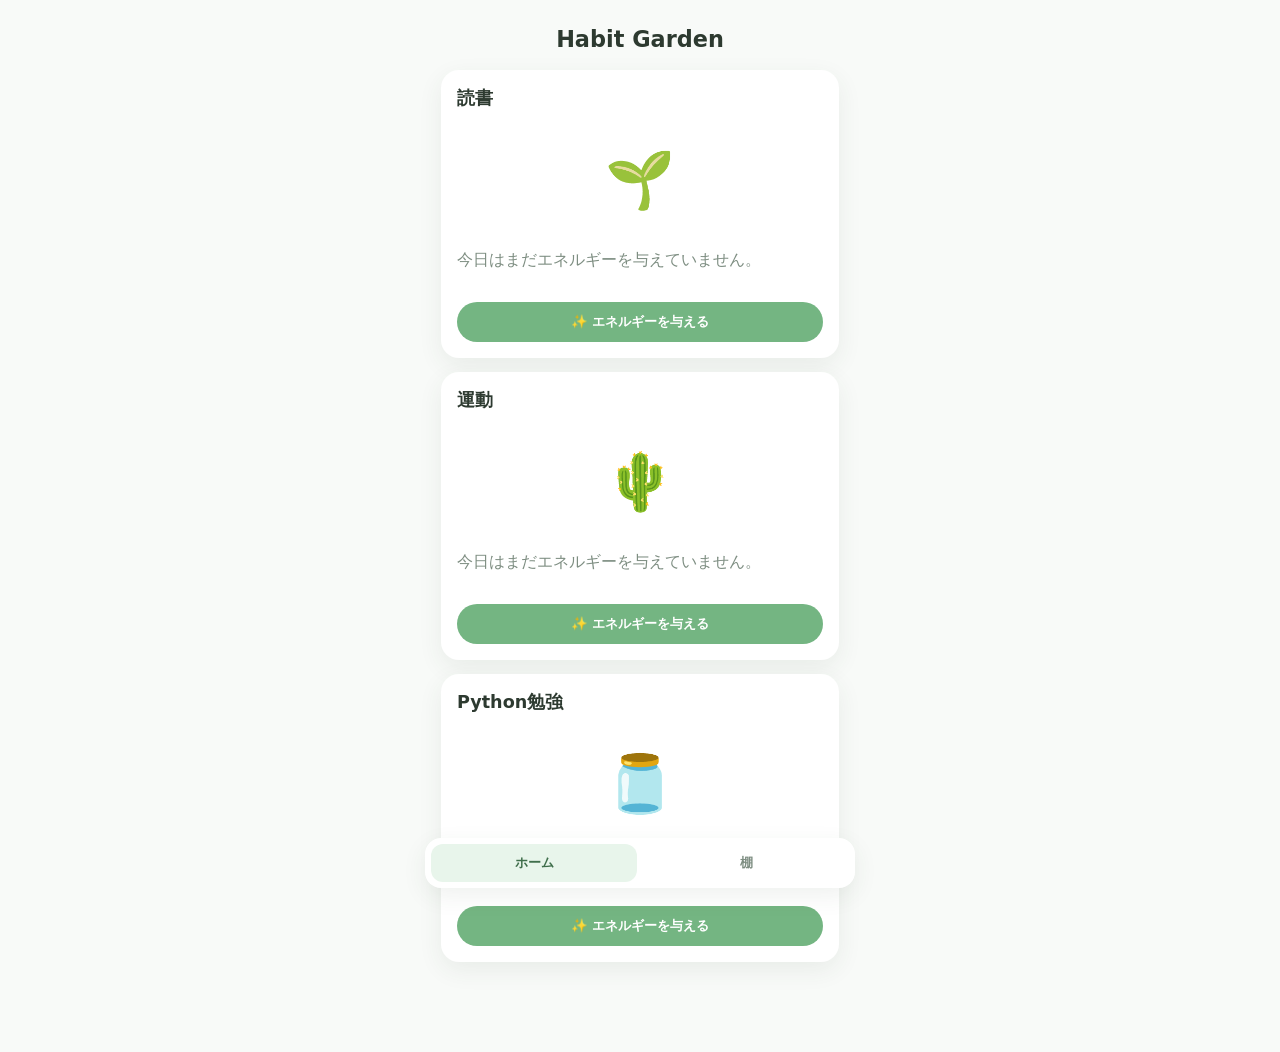
==== index.html @ 7aaa4050 "Create mobile-first Habit Garden MVP" ====
<!doctype html>
<html lang="ja">
  <head>
    <meta charset="UTF-8" />
    <meta name="viewport" content="width=device-width, initial-scale=1, viewport-fit=cover" />
    <title>Habit Garden</title>
    <link rel="stylesheet" href="styles.css" />
  </head>
  <body>
    <div class="app">
      <header class="topbar">
        <h1>Habit Garden</h1>
      </header>

      <main id="homeScreen" class="screen active" aria-label="ホーム">
        <section id="habitList" class="habit-list"></section>
      </main>

      <main id="shelfScreen" class="screen" aria-label="棚">
        <h2>棚</h2>
        <p class="screen-note">先月までの植物たち</p>
        <section id="shelfList" class="shelf-list"></section>
      </main>

      <nav class="bottom-nav">
        <button data-screen="home" class="nav-btn active">ホーム</button>
        <button data-screen="shelf" class="nav-btn">棚</button>
      </nav>
    </div>

    <template id="habitCardTemplate">
      <article class="habit-card">
        <h3 class="habit-name"></h3>
        <div class="plant-wrap">
          <div class="sparkles" aria-hidden="true"></div>
          <div class="plant" aria-hidden="true"></div>
        </div>
        <p class="status"></p>
        <button class="energy-btn">✨ エネルギーを与える</button>
      </article>
    </template>

    <script src="app.js"></script>
  </body>
</html>
---- styles.css ----
:root {
  --bg: #f8faf8;
  --card: #ffffff;
  --text: #2d3a30;
  --muted: #7e8e82;
  --accent: #74b582;
  --accent-soft: #e8f5eb;
  --shadow: 0 8px 24px rgba(48, 72, 54, 0.08);
}
* { box-sizing: border-box; }
body {
  margin: 0;
  background: var(--bg);
  color: var(--text);
  font-family: "Hiragino Sans", "Noto Sans JP", system-ui, sans-serif;
}
.app {
  max-width: 430px;
  margin: 0 auto;
  min-height: 100dvh;
  display: flex;
  flex-direction: column;
  padding: 16px 16px 90px;
}
.topbar h1 {
  margin: 10px 0 18px;
  font-size: 1.4rem;
  font-weight: 600;
  text-align: center;
}
.screen { display: none; }
.screen.active { display: block; }
.habit-list, .shelf-list { display: grid; gap: 14px; }
.habit-card {
  background: var(--card);
  border-radius: 18px;
  padding: 16px;
  box-shadow: var(--shadow);
}
.habit-name { margin: 0; font-size: 1.1rem; }
.plant-wrap {
  position: relative;
  margin: 10px 0;
  min-height: 120px;
  display: grid;
  place-items: center;
}
.plant {
  font-size: 3.5rem;
  transition: transform 0.45s ease;
}
.plant.bounce { transform: translateY(-5px) scale(1.05); }
.sparkles {
  position: absolute;
  inset: 0;
  opacity: 0;
}
.sparkles.show {
  animation: twinkle 700ms ease;
}
.sparkles::before {
  content: "✨ ✦ ✨";
  position: absolute;
  left: 50%;
  top: 35%;
  transform: translate(-50%, -50%);
  color: #f2cc66;
  font-size: 1rem;
  letter-spacing: 10px;
}
.status { color: var(--muted); margin: 8px 0 12px; min-height: 2.5em; }
.energy-btn {
  border: 0;
  width: 100%;
  border-radius: 999px;
  padding: 11px;
  background: var(--accent);
  color: white;
  font-weight: 600;
}
.energy-btn:disabled {
  background: #d8e6db;
  color: #708076;
}
.screen h2 { margin: 8px 0 4px; text-align: center; }
.screen-note { margin: 0 0 14px; text-align: center; color: var(--muted); }
.shelf-block {
  background: #fff;
  border-radius: 16px;
  padding: 12px;
  box-shadow: var(--shadow);
}
.shelf-row {
  display: flex;
  gap: 8px;
  overflow-x: auto;
  padding-bottom: 8px;
}
.shelf-item {
  min-width: 85px;
  text-align: center;
  background: linear-gradient(#fff, #f7f7f1);
  border-radius: 12px;
  padding: 8px;
}
.shelf-date { color: var(--muted); font-size: 0.75rem; }
.bottom-nav {
  position: fixed;
  max-width: 430px;
  width: calc(100% - 32px);
  left: 50%;
  transform: translateX(-50%);
  bottom: 12px;
  background: #fff;
  border-radius: 16px;
  box-shadow: var(--shadow);
  display: flex;
  padding: 6px;
  gap: 6px;
}
.nav-btn {
  flex: 1;
  border: 0;
  padding: 10px;
  border-radius: 12px;
  background: transparent;
  color: var(--muted);
  font-weight: 600;
}
.nav-btn.active {
  background: var(--accent-soft);
  color: #3f6e4b;
}
@keyframes twinkle {
  0% { opacity: 0; transform: scale(0.8); }
  30% { opacity: 1; }
  100% { opacity: 0; transform: scale(1.15); }
}
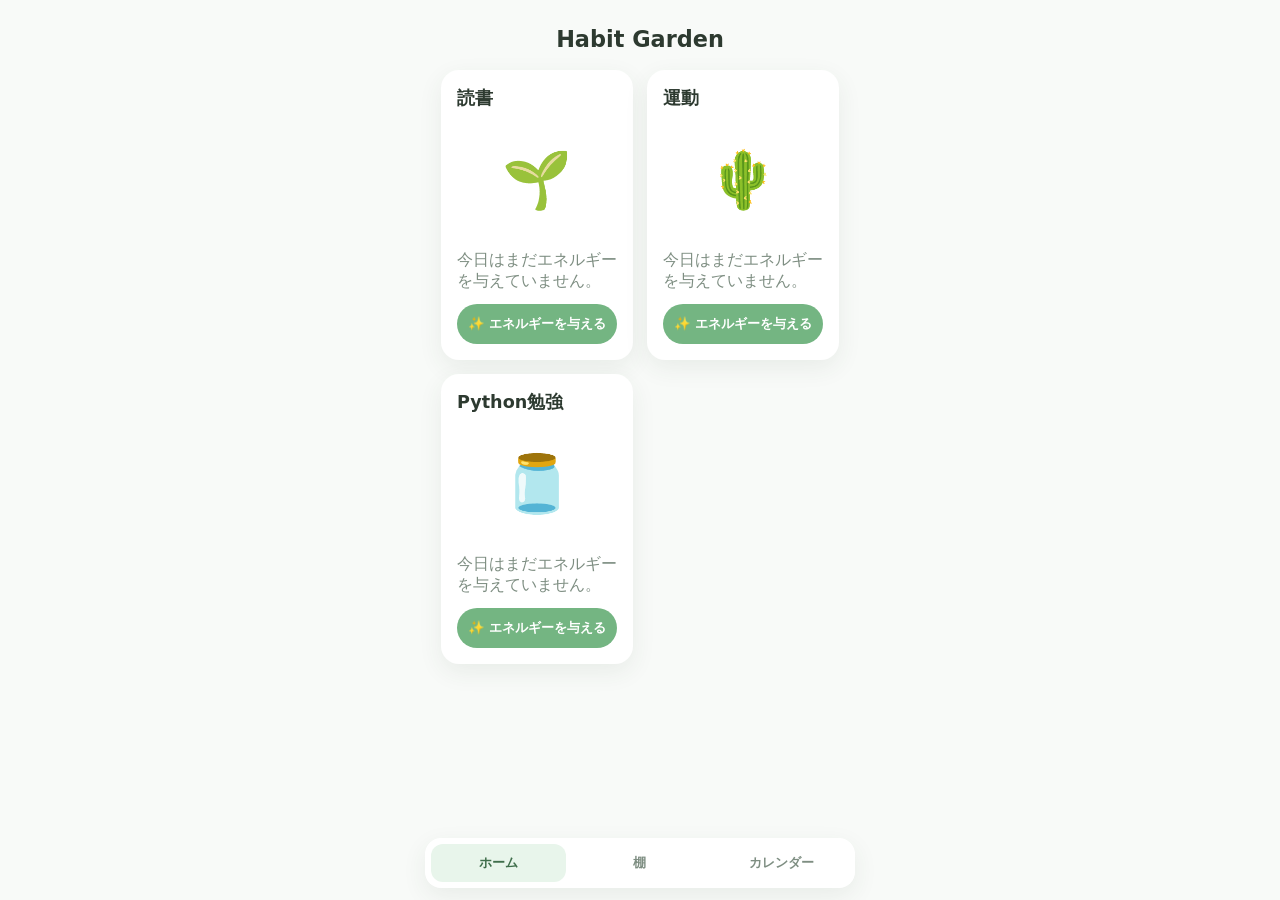
==== commit ff19c4dc: "Add calm monthly calendar screen with habit indicators" ====
--- a/index.html
+++ b/index.html
@@ -22,9 +22,27 @@
         <section id="shelfList" class="shelf-list"></section>
       </main>
 
+      <main id="calendarScreen" class="screen" aria-label="カレンダー">
+        <h2>カレンダー</h2>
+        <p class="screen-note">今月の歩みを、そっと振り返りましょう。</p>
+
+        <section class="calendar-card" aria-label="月間カレンダー">
+          <div class="calendar-head">
+            <button id="prevMonthBtn" class="month-btn" aria-label="前の月">‹</button>
+            <p id="calendarMonthLabel" class="calendar-month-label"></p>
+            <button id="nextMonthBtn" class="month-btn" aria-label="次の月">›</button>
+          </div>
+          <div class="calendar-weekdays" aria-hidden="true"></div>
+          <div id="calendarGrid" class="calendar-grid"></div>
+        </section>
+
+        <section id="dayDetail" class="day-detail" aria-live="polite"></section>
+      </main>
+
       <nav class="bottom-nav">
         <button data-screen="home" class="nav-btn active">ホーム</button>
         <button data-screen="shelf" class="nav-btn">棚</button>
+        <button data-screen="calendar" class="nav-btn">カレンダー</button>
       </nav>
     </div>
 
--- a/styles.css
+++ b/styles.css
@@ -20,7 +20,7 @@
   min-height: 100dvh;
   display: flex;
   flex-direction: column;
-  padding: 16px 16px 90px;
+  padding: 16px 16px calc(90px + env(safe-area-inset-bottom));
 }
 .topbar h1 {
   margin: 10px 0 18px;
@@ -104,13 +104,111 @@
   padding: 8px;
 }
 .shelf-date { color: var(--muted); font-size: 0.75rem; }
+
+.calendar-card {
+  background: var(--card);
+  border-radius: 18px;
+  box-shadow: var(--shadow);
+  padding: 14px;
+}
+.calendar-head {
+  display: grid;
+  grid-template-columns: 34px 1fr 34px;
+  align-items: center;
+  margin-bottom: 10px;
+}
+.month-btn {
+  border: 0;
+  background: var(--accent-soft);
+  color: #497154;
+  width: 34px;
+  height: 34px;
+  border-radius: 999px;
+  font-size: 1.1rem;
+}
+.calendar-month-label {
+  margin: 0;
+  text-align: center;
+  font-weight: 600;
+}
+.calendar-weekdays,
+.calendar-grid {
+  display: grid;
+  grid-template-columns: repeat(7, minmax(0, 1fr));
+  gap: 6px;
+}
+.calendar-weekday {
+  text-align: center;
+  color: var(--muted);
+  font-size: 0.75rem;
+  padding-bottom: 4px;
+}
+.calendar-day {
+  border: 0;
+  background: #f8faf8;
+  border-radius: 12px;
+  min-height: 58px;
+  padding: 6px 4px;
+  display: flex;
+  flex-direction: column;
+  align-items: center;
+  justify-content: space-between;
+  transition: background-color 220ms ease, transform 220ms ease;
+}
+.calendar-day:active { transform: scale(0.98); }
+.calendar-day.other-month { opacity: 0.28; }
+.calendar-day.today {
+  background: #edf7ef;
+  box-shadow: inset 0 0 0 1px #d2e8d8;
+}
+.calendar-day.selected {
+  background: var(--accent-soft);
+  box-shadow: inset 0 0 0 1px #c7e6cf;
+}
+.day-num { font-size: 0.8rem; }
+.day-indicators {
+  display: flex;
+  gap: 4px;
+  min-height: 12px;
+  align-items: center;
+}
+.indicator-dot {
+  width: 6px;
+  height: 6px;
+  border-radius: 999px;
+  background: #bfd7c5;
+}
+.indicator-dot.reading { background: #93c6a0; }
+.indicator-dot.exercise { background: #7ab890; }
+.indicator-dot.python { background: #5fa67a; }
+
+.day-detail {
+  margin-top: 12px;
+  background: #fff;
+  border-radius: 16px;
+  box-shadow: var(--shadow);
+  padding: 13px;
+  opacity: 1;
+  transition: opacity 200ms ease;
+}
+.day-detail.fade { opacity: 0.35; }
+.day-detail h3 {
+  margin: 0 0 8px;
+  font-size: 0.98rem;
+}
+.day-detail p {
+  margin: 4px 0;
+  color: var(--muted);
+  font-size: 0.92rem;
+}
+
 .bottom-nav {
   position: fixed;
   max-width: 430px;
   width: calc(100% - 32px);
   left: 50%;
   transform: translateX(-50%);
-  bottom: 12px;
+  bottom: calc(12px + env(safe-area-inset-bottom));
   background: #fff;
   border-radius: 16px;
   box-shadow: var(--shadow);
@@ -131,6 +229,27 @@
   background: var(--accent-soft);
   color: #3f6e4b;
 }
+
+@media (max-width: 360px) {
+  .app {
+    padding-left: 12px;
+    padding-right: 12px;
+  }
+
+  .bottom-nav {
+    width: calc(100% - 24px);
+  }
+
+  .habit-card {
+    padding: 14px;
+  }
+}
+
+@media (min-width: 768px) {
+  .habit-list {
+    grid-template-columns: repeat(2, minmax(0, 1fr));
+  }
+}
 @keyframes twinkle {
   0% { opacity: 0; transform: scale(0.8); }
   30% { opacity: 1; }
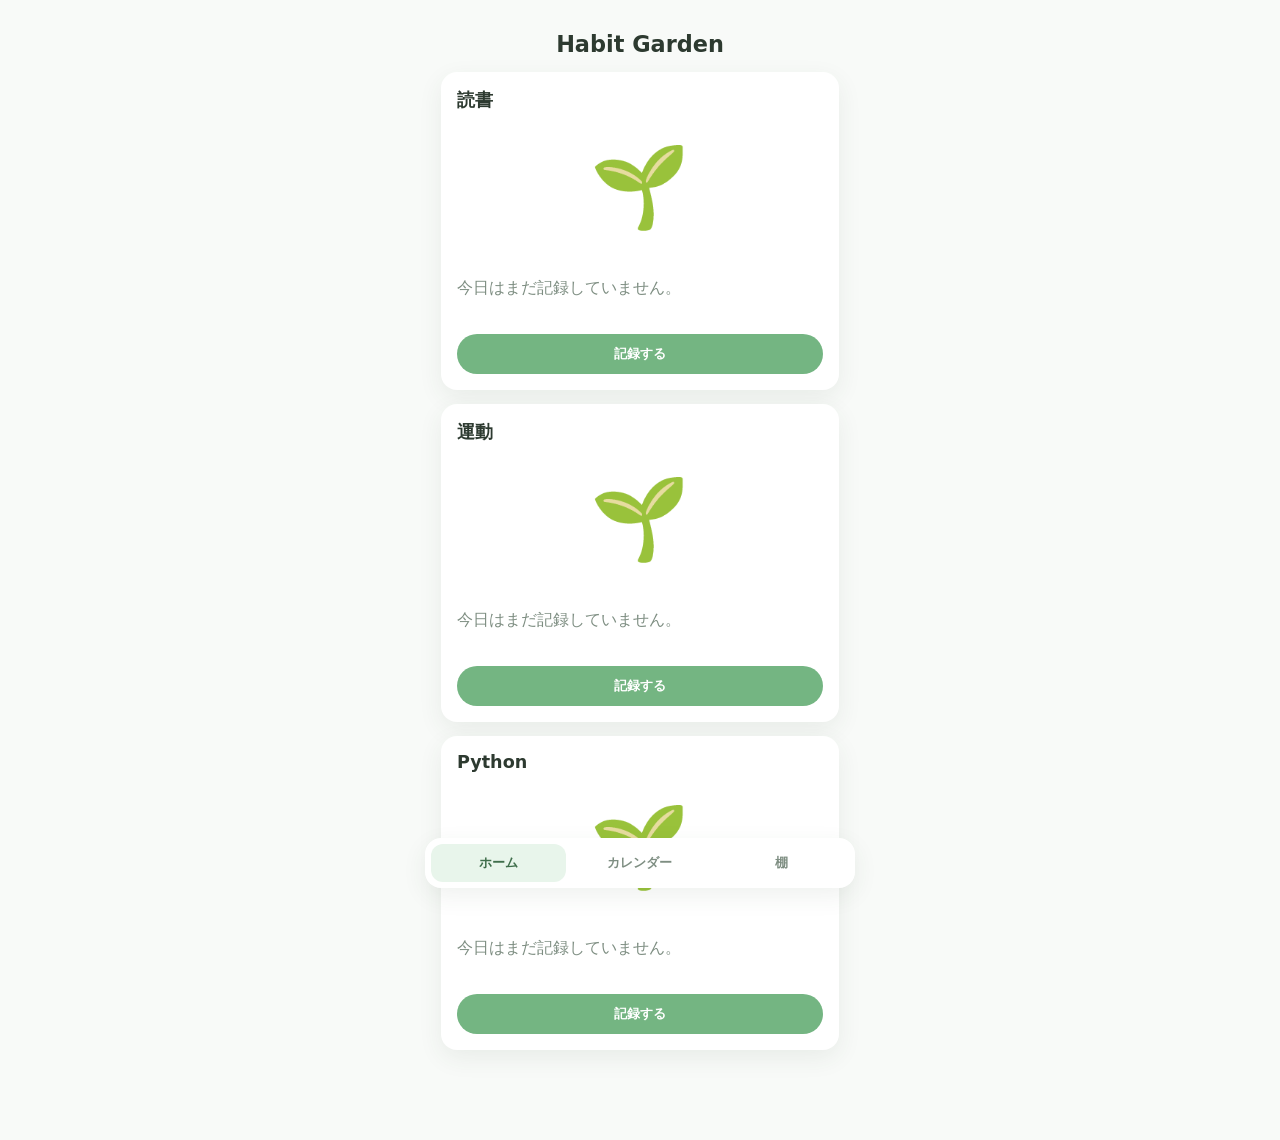
==== commit 99c7f353: "Publish Habit Garden as single page" ====
--- a/index.html
+++ b/index.html
@@ -1,63 +1 @@
-<!doctype html>
-<html lang="ja">
-  <head>
-    <meta charset="UTF-8" />
-    <meta name="viewport" content="width=device-width, initial-scale=1, viewport-fit=cover" />
-    <title>Habit Garden</title>
-    <link rel="stylesheet" href="styles.css" />
-  </head>
-  <body>
-    <div class="app">
-      <header class="topbar">
-        <h1>Habit Garden</h1>
-      </header>
-
-      <main id="homeScreen" class="screen active" aria-label="ホーム">
-        <section id="habitList" class="habit-list"></section>
-      </main>
-
-      <main id="shelfScreen" class="screen" aria-label="棚">
-        <h2>棚</h2>
-        <p class="screen-note">先月までの植物たち</p>
-        <section id="shelfList" class="shelf-list"></section>
-      </main>
-
-      <main id="calendarScreen" class="screen" aria-label="カレンダー">
-        <h2>カレンダー</h2>
-        <p class="screen-note">今月の歩みを、そっと振り返りましょう。</p>
-
-        <section class="calendar-card" aria-label="月間カレンダー">
-          <div class="calendar-head">
-            <button id="prevMonthBtn" class="month-btn" aria-label="前の月">‹</button>
-            <p id="calendarMonthLabel" class="calendar-month-label"></p>
-            <button id="nextMonthBtn" class="month-btn" aria-label="次の月">›</button>
-          </div>
-          <div class="calendar-weekdays" aria-hidden="true"></div>
-          <div id="calendarGrid" class="calendar-grid"></div>
-        </section>
-
-        <section id="dayDetail" class="day-detail" aria-live="polite"></section>
-      </main>
-
-      <nav class="bottom-nav">
-        <button data-screen="home" class="nav-btn active">ホーム</button>
-        <button data-screen="shelf" class="nav-btn">棚</button>
-        <button data-screen="calendar" class="nav-btn">カレンダー</button>
-      </nav>
-    </div>
-
-    <template id="habitCardTemplate">
-      <article class="habit-card">
-        <h3 class="habit-name"></h3>
-        <div class="plant-wrap">
-          <div class="sparkles" aria-hidden="true"></div>
-          <div class="plant" aria-hidden="true"></div>
-        </div>
-        <p class="status"></p>
-        <button class="energy-btn">✨ エネルギーを与える</button>
-      </article>
-    </template>
-
-    <script src="app.js"></script>
-  </body>
-</html>
+<!doctype html><html lang="ja"><head><meta charset="UTF-8"><meta name="viewport" content="width=device-width, initial-scale=1"><title>Habit Garden</title><style>:root{--bg:#f8faf8;--card:#fff;--text:#2d3a30;--muted:#7e8e82;--accent:#74b582;--accent-soft:#e8f5eb;--shadow:0 8px 24px rgba(48,72,54,.08)}*{box-sizing:border-box}body{margin:0;background:var(--bg);color:var(--text);font-family:"Hiragino Sans","Noto Sans JP",system-ui,sans-serif}.app{max-width:430px;margin:0 auto;min-height:100dvh;display:flex;flex-direction:column;padding:16px 16px 90px}.topbar h1{text-align:center;font-size:1.4rem}.screen{display:none}.screen.active{display:block}.habit-list,.shelf-list{display:grid;gap:14px}.habit-card,.calendar-detail,.shelf-block{background:var(--card);border-radius:16px;padding:16px;box-shadow:var(--shadow)}.habit-name{margin:0;font-size:1.1rem}.plant-wrap{min-height:150px;display:grid;place-items:center}.plant{font-size:5rem;transition:transform .45s ease}.plant.bounce{transform:translateY(-5px) scale(1.05)}.status{color:var(--muted);min-height:2.5em}.energy-btn{border:0;width:100%;border-radius:999px;padding:11px;background:var(--accent);color:white;font-weight:600}.energy-btn:disabled{background:#d8e6db;color:#708076}.screen h2{text-align:center}.screen-note{text-align:center;color:var(--muted)}.calendar-weekdays,.calendar-grid{display:grid;grid-template-columns:repeat(7,minmax(0,1fr));gap:6px}.calendar-weekdays{margin:14px 0 6px;color:var(--muted);font-size:.78rem;text-align:center}.calendar-day{min-height:54px;border-radius:12px;background:#fff;box-shadow:var(--shadow);padding:7px 5px;cursor:pointer}.calendar-day.blank{background:transparent;box-shadow:none;cursor:default}.calendar-day.today{outline:2px solid var(--accent);outline-offset:-2px}.calendar-day.selected{background:var(--accent-soft)}.calendar-date{font-size:.78rem;font-weight:600}.calendar-marks{display:flex;flex-wrap:wrap;gap:3px;margin-top:9px}.calendar-mark{width:8px;height:8px;border-radius:50%;background:var(--accent)}.calendar-mark.reading{background:#8b6f47}.calendar-mark.exercise{background:#6f9f74}.calendar-mark.python{background:#8066b3}.calendar-detail{margin-top:14px}.calendar-detail h3{margin:0 0 4px;font-size:1rem}.calendar-summary{margin:0 0 10px;color:var(--muted);font-size:.85rem}.calendar-detail-list{list-style:none;margin:0;padding:0;display:grid;gap:8px}.calendar-detail-list li{display:flex;justify-content:space-between;border-radius:10px;background:#f7faf7;padding:9px 10px}.shelf-row{display:flex;gap:8px;overflow-x:auto}.shelf-item{min-width:96px;text-align:center;background:linear-gradient(#fff,#f7f7f1);border-radius:12px;padding:8px}.shelf-plant{font-size:2.5rem}.shelf-date{color:var(--muted);font-size:.75rem}.bottom-nav{position:fixed;max-width:430px;width:calc(100% - 32px);left:50%;transform:translateX(-50%);bottom:12px;background:#fff;border-radius:16px;box-shadow:var(--shadow);display:flex;padding:6px;gap:6px}.nav-btn{flex:1;border:0;padding:10px;border-radius:12px;background:transparent;color:var(--muted);font-weight:600}.nav-btn.active{background:var(--accent-soft);color:#3f6e4b}</style></head><body><div class="app"><header class="topbar"><h1>Habit Garden</h1></header><main id="homeScreen" class="screen active"><section id="habitList" class="habit-list"></section></main><main id="calendarScreen" class="screen"><h2 id="calendarTitle">カレンダー</h2><div class="calendar-weekdays"><span>日</span><span>月</span><span>火</span><span>水</span><span>木</span><span>金</span><span>土</span></div><section id="calendarGrid" class="calendar-grid"></section><section id="calendarDetail" class="calendar-detail"></section></main><main id="shelfScreen" class="screen"><h2>棚</h2><p class="screen-note">先月までの植物たち</p><section id="shelfList" class="shelf-list"></section></main><nav class="bottom-nav"><button data-screen="home" class="nav-btn active">ホーム</button><button data-screen="calendar" class="nav-btn">カレンダー</button><button data-screen="shelf" class="nav-btn">棚</button></nav></div><template id="habitCardTemplate"><article class="habit-card"><h3 class="habit-name"></h3><div class="plant-wrap"><div class="plant"></div></div><p class="status"></p><button class="energy-btn">記録する</button></article></template><script>const habits=[{id:'reading',name:'読書',plant:'coffee'},{id:'exercise',name:'運動',plant:'haworthia'},{id:'python',name:'Python',plant:'orchid'}];const MAX=30,storeKey='habit-garden-v1';const stages={coffee:['🌱','🪴','☕','🌿','🌳'],haworthia:['🌱','🪴','🌵','🌵','🌵'],orchid:['🌱','🪴','🌿','🌸','💎']};const state=loadState();rotateMonthIfNeeded(state);saveState();const habitList=document.getElementById('habitList'),calendarTitle=document.getElementById('calendarTitle'),calendarGrid=document.getElementById('calendarGrid'),calendarDetail=document.getElementById('calendarDetail'),shelfList=document.getElementById('shelfList'),template=document.getElementById('habitCardTemplate');let selectedDayKey=getDayKey(new Date());render();function render(){renderHabits();renderCalendar();renderShelf()}function renderHabits(){const now=new Date(),nowKey=getDayKey(now),monthKey=getMonthKey(now);habitList.innerHTML='';habits.forEach(h=>{const monthData=state.current[monthKey]??(state.current[monthKey]={});const days=monthData[h.id]??(monthData[h.id]=[]);const done=days.includes(nowKey);const node=template.content.firstElementChild.cloneNode(true);node.querySelector('.habit-name').textContent=h.name;node.querySelector('.plant').textContent=getPlant(h.plant,days.length);node.querySelector('.status').textContent=done?'今日の記録は完了しました。':'今日はまだ記録していません。';const btn=node.querySelector('.energy-btn');btn.disabled=done;if(done)btn.textContent='今日の分は記録済み';btn.addEventListener('click',()=>{days.push(nowKey);selectedDayKey=nowKey;saveState();const plant=node.querySelector('.plant');plant.classList.add('bounce');setTimeout(()=>plant.classList.remove('bounce'),420);setTimeout(render,500)});habitList.appendChild(node)})}function renderCalendar(){const now=new Date(),monthKey=getMonthKey(now),[year,month]=monthKey.split('-').map(Number),first=new Date(year,month-1,1),last=new Date(year,month,0),monthData=state.current[monthKey]||{},todayKey=getDayKey(now);calendarTitle.textContent=`${year}年${month}月`;calendarGrid.innerHTML='';for(let i=0;i<first.getDay();i++){const blank=document.createElement('div');blank.className='calendar-day blank';calendarGrid.appendChild(blank)}for(let day=1;day<=last.getDate();day++){const dayKey=formatLocalDate(new Date(year,month-1,day));const completed=habits.filter(h=>(monthData[h.id]||[]).includes(dayKey));const cell=document.createElement('article');cell.className='calendar-day';if(dayKey===todayKey)cell.classList.add('today');if(dayKey===selectedDayKey)cell.classList.add('selected');cell.tabIndex=0;cell.innerHTML=`<div class="calendar-date">${day}</div><div class="calendar-marks"></div>`;const marks=cell.querySelector('.calendar-marks');completed.forEach(h=>{const mark=document.createElement('span');mark.className=`calendar-mark ${h.id}`;mark.title=h.name;marks.appendChild(mark)});cell.addEventListener('click',()=>{selectedDayKey=dayKey;renderCalendar()});calendarGrid.appendChild(cell)}renderCalendarDetail(monthKey)}function renderCalendarDetail(monthKey){const monthData=state.current[monthKey]||{},d=parseDayKey(selectedDayKey);const count=habits.filter(h=>(monthData[h.id]||[]).includes(selectedDayKey)).length;calendarDetail.innerHTML=`<h3>${d.getMonth()+1}月${d.getDate()}日の記録</h3><p class="calendar-summary">${count}/${habits.length} 件完了</p>`;const list=document.createElement('ul');list.className='calendar-detail-list';habits.forEach(h=>{const done=(monthData[h.id]||[]).includes(selectedDayKey);const item=document.createElement('li');item.className=done?'done':'missed';item.innerHTML=`<span>${h.name}</span><strong aria-label="${done?'完了':'未実行'}">${done?'🌱':'-'}</strong>`;list.appendChild(item)});calendarDetail.appendChild(list)}function renderShelf(){shelfList.innerHTML='';habits.forEach(h=>{const block=document.createElement('section');block.className='shelf-block';block.innerHTML=`<h3>${h.name}</h3>`;const row=document.createElement('div');row.className='shelf-row';const entries=Object.entries(state.archive[h.id]||{}).sort((a,b)=>b[0].localeCompare(a[0]));if(!entries.length)row.innerHTML='<p class="status">まだ棚に植物はありません。</p>';else entries.forEach(([month,count])=>{const item=document.createElement('div');item.className='shelf-item';item.innerHTML=`<div class="shelf-plant">${getPlant(h.plant,count)}</div><div class="shelf-date">${month}</div>`;row.appendChild(item)});block.appendChild(row);shelfList.appendChild(block)})}function getPlant(plant,days){return stages[plant][getStage(days)]}function getStage(days){if(days>=MAX)return 4;if(days>=22)return 3;if(days>=15)return 2;if(days>=8)return 1;return 0}function getDayKey(date){const local=new Date(date);if(local.getHours()<6)local.setDate(local.getDate()-1);return formatLocalDate(local)}function getMonthKey(date){const local=new Date(date);if(local.getHours()<6)local.setDate(local.getDate()-1);return formatLocalMonth(local)}function formatLocalDate(date){return `${date.getFullYear()}-${String(date.getMonth()+1).padStart(2,'0')}-${String(date.getDate()).padStart(2,'0')}`}function formatLocalMonth(date){return `${date.getFullYear()}-${String(date.getMonth()+1).padStart(2,'0')}`}function parseDayKey(key){const [y,m,d]=key.split('-').map(Number);return new Date(y,m-1,d)}function rotateMonthIfNeeded(s){const monthKey=getMonthKey(new Date());for(const key of Object.keys(s.current)){if(key!==monthKey){habits.forEach(h=>{const count=(s.current[key][h.id]||[]).length;s.archive[h.id]=s.archive[h.id]||{};s.archive[h.id][key]=count});delete s.current[key]}}}function loadState(){const parsed=JSON.parse(localStorage.getItem(storeKey)||'{}');return{current:{},archive:{},...parsed}}function saveState(){rotateMonthIfNeeded(state);localStorage.setItem(storeKey,JSON.stringify(state))}document.querySelectorAll('.nav-btn').forEach(btn=>btn.addEventListener('click',()=>{document.querySelectorAll('.nav-btn').forEach(b=>b.classList.remove('active'));btn.classList.add('active');const s=btn.dataset.screen;document.getElementById('homeScreen').classList.toggle('active',s==='home');document.getElementById('calendarScreen').classList.toggle('active',s==='calendar');document.getElementById('shelfScreen').classList.toggle('active',s==='shelf')}));</script></body></html>
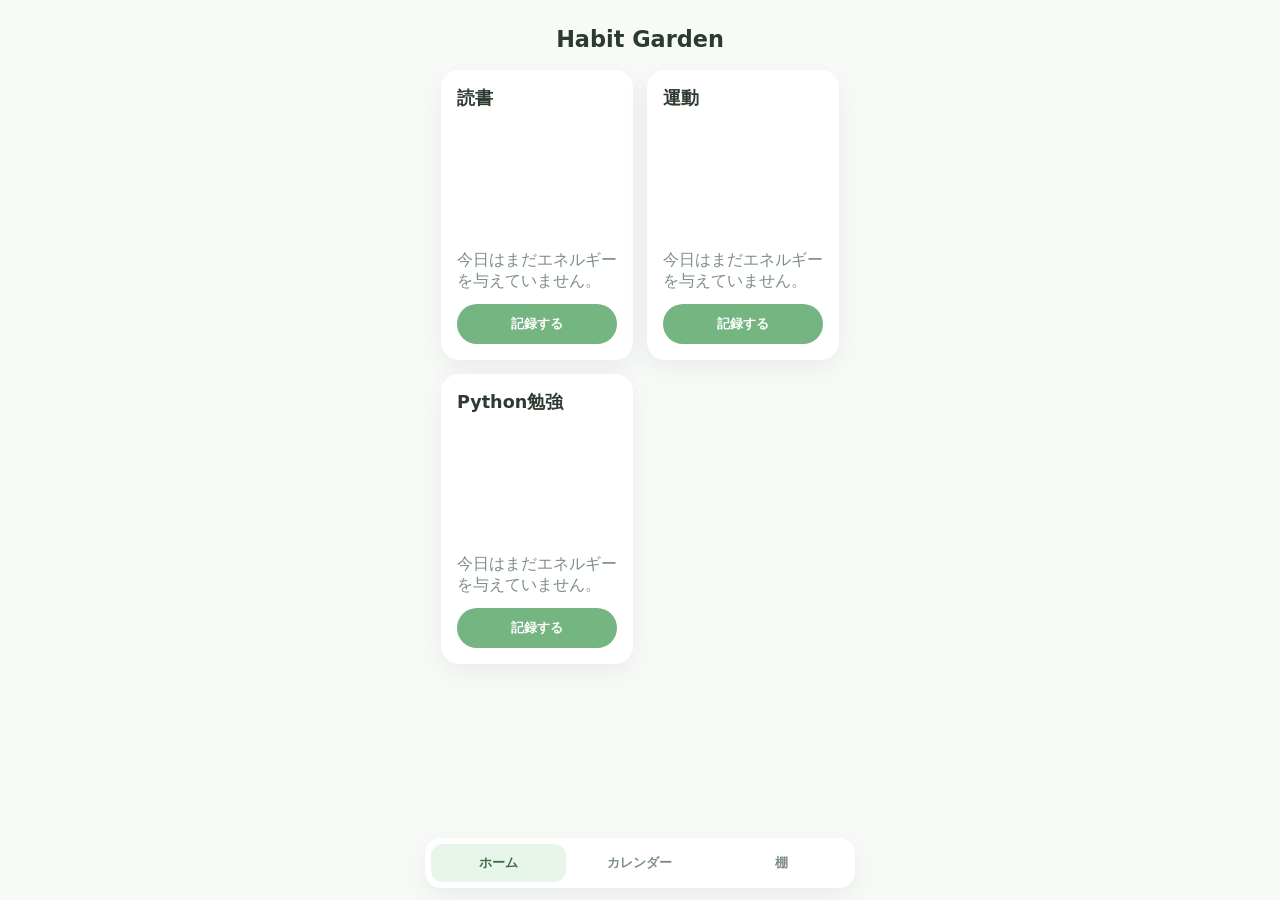
==== commit 362f62b6: "Publish image asset version" ====
--- a/index.html
+++ b/index.html
@@ -1 +1,25 @@
-<!doctype html><html lang="ja"><head><meta charset="UTF-8"><meta name="viewport" content="width=device-width, initial-scale=1"><title>Habit Garden</title><style>:root{--bg:#f8faf8;--card:#fff;--text:#2d3a30;--muted:#7e8e82;--accent:#74b582;--accent-soft:#e8f5eb;--shadow:0 8px 24px rgba(48,72,54,.08)}*{box-sizing:border-box}body{margin:0;background:var(--bg);color:var(--text);font-family:"Hiragino Sans","Noto Sans JP",system-ui,sans-serif}.app{max-width:430px;margin:0 auto;min-height:100dvh;display:flex;flex-direction:column;padding:16px 16px 90px}.topbar h1{text-align:center;font-size:1.4rem}.screen{display:none}.screen.active{display:block}.habit-list,.shelf-list{display:grid;gap:14px}.habit-card,.calendar-detail,.shelf-block{background:var(--card);border-radius:16px;padding:16px;box-shadow:var(--shadow)}.habit-name{margin:0;font-size:1.1rem}.plant-wrap{min-height:150px;display:grid;place-items:center}.plant{font-size:5rem;transition:transform .45s ease}.plant.bounce{transform:translateY(-5px) scale(1.05)}.status{color:var(--muted);min-height:2.5em}.energy-btn{border:0;width:100%;border-radius:999px;padding:11px;background:var(--accent);color:white;font-weight:600}.energy-btn:disabled{background:#d8e6db;color:#708076}.screen h2{text-align:center}.screen-note{text-align:center;color:var(--muted)}.calendar-weekdays,.calendar-grid{display:grid;grid-template-columns:repeat(7,minmax(0,1fr));gap:6px}.calendar-weekdays{margin:14px 0 6px;color:var(--muted);font-size:.78rem;text-align:center}.calendar-day{min-height:54px;border-radius:12px;background:#fff;box-shadow:var(--shadow);padding:7px 5px;cursor:pointer}.calendar-day.blank{background:transparent;box-shadow:none;cursor:default}.calendar-day.today{outline:2px solid var(--accent);outline-offset:-2px}.calendar-day.selected{background:var(--accent-soft)}.calendar-date{font-size:.78rem;font-weight:600}.calendar-marks{display:flex;flex-wrap:wrap;gap:3px;margin-top:9px}.calendar-mark{width:8px;height:8px;border-radius:50%;background:var(--accent)}.calendar-mark.reading{background:#8b6f47}.calendar-mark.exercise{background:#6f9f74}.calendar-mark.python{background:#8066b3}.calendar-detail{margin-top:14px}.calendar-detail h3{margin:0 0 4px;font-size:1rem}.calendar-summary{margin:0 0 10px;color:var(--muted);font-size:.85rem}.calendar-detail-list{list-style:none;margin:0;padding:0;display:grid;gap:8px}.calendar-detail-list li{display:flex;justify-content:space-between;border-radius:10px;background:#f7faf7;padding:9px 10px}.shelf-row{display:flex;gap:8px;overflow-x:auto}.shelf-item{min-width:96px;text-align:center;background:linear-gradient(#fff,#f7f7f1);border-radius:12px;padding:8px}.shelf-plant{font-size:2.5rem}.shelf-date{color:var(--muted);font-size:.75rem}.bottom-nav{position:fixed;max-width:430px;width:calc(100% - 32px);left:50%;transform:translateX(-50%);bottom:12px;background:#fff;border-radius:16px;box-shadow:var(--shadow);display:flex;padding:6px;gap:6px}.nav-btn{flex:1;border:0;padding:10px;border-radius:12px;background:transparent;color:var(--muted);font-weight:600}.nav-btn.active{background:var(--accent-soft);color:#3f6e4b}</style></head><body><div class="app"><header class="topbar"><h1>Habit Garden</h1></header><main id="homeScreen" class="screen active"><section id="habitList" class="habit-list"></section></main><main id="calendarScreen" class="screen"><h2 id="calendarTitle">カレンダー</h2><div class="calendar-weekdays"><span>日</span><span>月</span><span>火</span><span>水</span><span>木</span><span>金</span><span>土</span></div><section id="calendarGrid" class="calendar-grid"></section><section id="calendarDetail" class="calendar-detail"></section></main><main id="shelfScreen" class="screen"><h2>棚</h2><p class="screen-note">先月までの植物たち</p><section id="shelfList" class="shelf-list"></section></main><nav class="bottom-nav"><button data-screen="home" class="nav-btn active">ホーム</button><button data-screen="calendar" class="nav-btn">カレンダー</button><button data-screen="shelf" class="nav-btn">棚</button></nav></div><template id="habitCardTemplate"><article class="habit-card"><h3 class="habit-name"></h3><div class="plant-wrap"><div class="plant"></div></div><p class="status"></p><button class="energy-btn">記録する</button></article></template><script>const habits=[{id:'reading',name:'読書',plant:'coffee'},{id:'exercise',name:'運動',plant:'haworthia'},{id:'python',name:'Python',plant:'orchid'}];const MAX=30,storeKey='habit-garden-v1';const stages={coffee:['🌱','🪴','☕','🌿','🌳'],haworthia:['🌱','🪴','🌵','🌵','🌵'],orchid:['🌱','🪴','🌿','🌸','💎']};const state=loadState();rotateMonthIfNeeded(state);saveState();const habitList=document.getElementById('habitList'),calendarTitle=document.getElementById('calendarTitle'),calendarGrid=document.getElementById('calendarGrid'),calendarDetail=document.getElementById('calendarDetail'),shelfList=document.getElementById('shelfList'),template=document.getElementById('habitCardTemplate');let selectedDayKey=getDayKey(new Date());render();function render(){renderHabits();renderCalendar();renderShelf()}function renderHabits(){const now=new Date(),nowKey=getDayKey(now),monthKey=getMonthKey(now);habitList.innerHTML='';habits.forEach(h=>{const monthData=state.current[monthKey]??(state.current[monthKey]={});const days=monthData[h.id]??(monthData[h.id]=[]);const done=days.includes(nowKey);const node=template.content.firstElementChild.cloneNode(true);node.querySelector('.habit-name').textContent=h.name;node.querySelector('.plant').textContent=getPlant(h.plant,days.length);node.querySelector('.status').textContent=done?'今日の記録は完了しました。':'今日はまだ記録していません。';const btn=node.querySelector('.energy-btn');btn.disabled=done;if(done)btn.textContent='今日の分は記録済み';btn.addEventListener('click',()=>{days.push(nowKey);selectedDayKey=nowKey;saveState();const plant=node.querySelector('.plant');plant.classList.add('bounce');setTimeout(()=>plant.classList.remove('bounce'),420);setTimeout(render,500)});habitList.appendChild(node)})}function renderCalendar(){const now=new Date(),monthKey=getMonthKey(now),[year,month]=monthKey.split('-').map(Number),first=new Date(year,month-1,1),last=new Date(year,month,0),monthData=state.current[monthKey]||{},todayKey=getDayKey(now);calendarTitle.textContent=`${year}年${month}月`;calendarGrid.innerHTML='';for(let i=0;i<first.getDay();i++){const blank=document.createElement('div');blank.className='calendar-day blank';calendarGrid.appendChild(blank)}for(let day=1;day<=last.getDate();day++){const dayKey=formatLocalDate(new Date(year,month-1,day));const completed=habits.filter(h=>(monthData[h.id]||[]).includes(dayKey));const cell=document.createElement('article');cell.className='calendar-day';if(dayKey===todayKey)cell.classList.add('today');if(dayKey===selectedDayKey)cell.classList.add('selected');cell.tabIndex=0;cell.innerHTML=`<div class="calendar-date">${day}</div><div class="calendar-marks"></div>`;const marks=cell.querySelector('.calendar-marks');completed.forEach(h=>{const mark=document.createElement('span');mark.className=`calendar-mark ${h.id}`;mark.title=h.name;marks.appendChild(mark)});cell.addEventListener('click',()=>{selectedDayKey=dayKey;renderCalendar()});calendarGrid.appendChild(cell)}renderCalendarDetail(monthKey)}function renderCalendarDetail(monthKey){const monthData=state.current[monthKey]||{},d=parseDayKey(selectedDayKey);const count=habits.filter(h=>(monthData[h.id]||[]).includes(selectedDayKey)).length;calendarDetail.innerHTML=`<h3>${d.getMonth()+1}月${d.getDate()}日の記録</h3><p class="calendar-summary">${count}/${habits.length} 件完了</p>`;const list=document.createElement('ul');list.className='calendar-detail-list';habits.forEach(h=>{const done=(monthData[h.id]||[]).includes(selectedDayKey);const item=document.createElement('li');item.className=done?'done':'missed';item.innerHTML=`<span>${h.name}</span><strong aria-label="${done?'完了':'未実行'}">${done?'🌱':'-'}</strong>`;list.appendChild(item)});calendarDetail.appendChild(list)}function renderShelf(){shelfList.innerHTML='';habits.forEach(h=>{const block=document.createElement('section');block.className='shelf-block';block.innerHTML=`<h3>${h.name}</h3>`;const row=document.createElement('div');row.className='shelf-row';const entries=Object.entries(state.archive[h.id]||{}).sort((a,b)=>b[0].localeCompare(a[0]));if(!entries.length)row.innerHTML='<p class="status">まだ棚に植物はありません。</p>';else entries.forEach(([month,count])=>{const item=document.createElement('div');item.className='shelf-item';item.innerHTML=`<div class="shelf-plant">${getPlant(h.plant,count)}</div><div class="shelf-date">${month}</div>`;row.appendChild(item)});block.appendChild(row);shelfList.appendChild(block)})}function getPlant(plant,days){return stages[plant][getStage(days)]}function getStage(days){if(days>=MAX)return 4;if(days>=22)return 3;if(days>=15)return 2;if(days>=8)return 1;return 0}function getDayKey(date){const local=new Date(date);if(local.getHours()<6)local.setDate(local.getDate()-1);return formatLocalDate(local)}function getMonthKey(date){const local=new Date(date);if(local.getHours()<6)local.setDate(local.getDate()-1);return formatLocalMonth(local)}function formatLocalDate(date){return `${date.getFullYear()}-${String(date.getMonth()+1).padStart(2,'0')}-${String(date.getDate()).padStart(2,'0')}`}function formatLocalMonth(date){return `${date.getFullYear()}-${String(date.getMonth()+1).padStart(2,'0')}`}function parseDayKey(key){const [y,m,d]=key.split('-').map(Number);return new Date(y,m-1,d)}function rotateMonthIfNeeded(s){const monthKey=getMonthKey(new Date());for(const key of Object.keys(s.current)){if(key!==monthKey){habits.forEach(h=>{const count=(s.current[key][h.id]||[]).length;s.archive[h.id]=s.archive[h.id]||{};s.archive[h.id][key]=count});delete s.current[key]}}}function loadState(){const parsed=JSON.parse(localStorage.getItem(storeKey)||'{}');return{current:{},archive:{},...parsed}}function saveState(){rotateMonthIfNeeded(state);localStorage.setItem(storeKey,JSON.stringify(state))}document.querySelectorAll('.nav-btn').forEach(btn=>btn.addEventListener('click',()=>{document.querySelectorAll('.nav-btn').forEach(b=>b.classList.remove('active'));btn.classList.add('active');const s=btn.dataset.screen;document.getElementById('homeScreen').classList.toggle('active',s==='home');document.getElementById('calendarScreen').classList.toggle('active',s==='calendar');document.getElementById('shelfScreen').classList.toggle('active',s==='shelf')}));</script></body></html>+<!doctype html>
+<html lang="ja">
+<head>
+  <meta charset="UTF-8">
+  <meta name="viewport" content="width=device-width, initial-scale=1, viewport-fit=cover">
+  <title>Habit Garden</title>
+  <link rel="stylesheet" href="styles.css">
+</head>
+<body>
+  <div class="app">
+    <header class="topbar"><h1>Habit Garden</h1></header>
+    <main id="homeScreen" class="screen active" aria-label="ホーム"><section id="habitList" class="habit-list"></section></main>
+    <main id="calendarScreen" class="screen" aria-label="カレンダー">
+      <h2 id="calendarTitle">カレンダー</h2>
+      <div class="calendar-weekdays" aria-hidden="true"><span>日</span><span>月</span><span>火</span><span>水</span><span>木</span><span>金</span><span>土</span></div>
+      <section id="calendarGrid" class="calendar-grid"></section>
+      <section id="calendarDetail" class="calendar-detail"></section>
+    </main>
+    <main id="shelfScreen" class="screen" aria-label="棚"><h2>棚</h2><p class="screen-note">先月までの植物たち</p><section id="shelfList" class="shelf-list"></section></main>
+    <nav class="bottom-nav"><button data-screen="home" class="nav-btn active">ホーム</button><button data-screen="calendar" class="nav-btn">カレンダー</button><button data-screen="shelf" class="nav-btn">棚</button></nav>
+  </div>
+  <template id="habitCardTemplate"><article class="habit-card"><h3 class="habit-name"></h3><div class="plant-wrap"><div class="sparkles" aria-hidden="true"></div><img class="plant" alt=""></div><p class="status"></p><button class="energy-btn">記録する</button></article></template>
+  <script src="app.js"></script>
+</body>
+</html>
--- a/styles.css
+++ b/styles.css
@@ -0,0 +1,257 @@
+:root {
+  --bg: #f8faf8;
+  --card: #ffffff;
+  --text: #2d3a30;
+  --muted: #7e8e82;
+  --accent: #74b582;
+  --accent-soft: #e8f5eb;
+  --shadow: 0 8px 24px rgba(48, 72, 54, 0.08);
+}
+* { box-sizing: border-box; }
+body {
+  margin: 0;
+  background: var(--bg);
+  color: var(--text);
+  font-family: "Hiragino Sans", "Noto Sans JP", system-ui, sans-serif;
+}
+.app {
+  max-width: 430px;
+  margin: 0 auto;
+  min-height: 100dvh;
+  display: flex;
+  flex-direction: column;
+  padding: 16px 16px calc(90px + env(safe-area-inset-bottom));
+}
+.topbar h1 {
+  margin: 10px 0 18px;
+  font-size: 1.4rem;
+  font-weight: 600;
+  text-align: center;
+}
+.screen { display: none; }
+.screen.active { display: block; }
+.habit-list, .shelf-list { display: grid; gap: 14px; }
+.habit-card {
+  background: var(--card);
+  border-radius: 18px;
+  padding: 16px;
+  box-shadow: var(--shadow);
+}
+.habit-name { margin: 0; font-size: 1.1rem; }
+.plant-wrap {
+  position: relative;
+  margin: 10px 0;
+  min-height: 120px;
+  display: grid;
+  place-items: center;
+}
+.plant {
+  font-size: 3.5rem;
+  transition: transform 0.45s ease;
+}
+.plant.bounce { transform: translateY(-5px) scale(1.05); }
+.sparkles {
+  position: absolute;
+  inset: 0;
+  opacity: 0;
+}
+.sparkles.show {
+  animation: twinkle 700ms ease;
+}
+.sparkles::before {
+  content: "✨ ✦ ✨";
+  position: absolute;
+  left: 50%;
+  top: 35%;
+  transform: translate(-50%, -50%);
+  color: #f2cc66;
+  font-size: 1rem;
+  letter-spacing: 10px;
+}
+.status { color: var(--muted); margin: 8px 0 12px; min-height: 2.5em; }
+.energy-btn {
+  border: 0;
+  width: 100%;
+  border-radius: 999px;
+  padding: 11px;
+  background: var(--accent);
+  color: white;
+  font-weight: 600;
+}
+.energy-btn:disabled {
+  background: #d8e6db;
+  color: #708076;
+}
+.screen h2 { margin: 8px 0 4px; text-align: center; }
+.screen-note { margin: 0 0 14px; text-align: center; color: var(--muted); }
+.shelf-block {
+  background: #fff;
+  border-radius: 16px;
+  padding: 12px;
+  box-shadow: var(--shadow);
+}
+.shelf-row {
+  display: flex;
+  gap: 8px;
+  overflow-x: auto;
+  padding-bottom: 8px;
+}
+.shelf-item {
+  min-width: 85px;
+  text-align: center;
+  background: linear-gradient(#fff, #f7f7f1);
+  border-radius: 12px;
+  padding: 8px;
+}
+.shelf-date { color: var(--muted); font-size: 0.75rem; }
+
+.calendar-card {
+  background: var(--card);
+  border-radius: 18px;
+  box-shadow: var(--shadow);
+  padding: 14px;
+}
+.calendar-head {
+  display: grid;
+  grid-template-columns: 34px 1fr 34px;
+  align-items: center;
+  margin-bottom: 10px;
+}
+.month-btn {
+  border: 0;
+  background: var(--accent-soft);
+  color: #497154;
+  width: 34px;
+  height: 34px;
+  border-radius: 999px;
+  font-size: 1.1rem;
+}
+.calendar-month-label {
+  margin: 0;
+  text-align: center;
+  font-weight: 600;
+}
+.calendar-weekdays,
+.calendar-grid {
+  display: grid;
+  grid-template-columns: repeat(7, minmax(0, 1fr));
+  gap: 6px;
+}
+.calendar-weekday {
+  text-align: center;
+  color: var(--muted);
+  font-size: 0.75rem;
+  padding-bottom: 4px;
+}
+.calendar-day {
+  border: 0;
+  background: #f8faf8;
+  border-radius: 12px;
+  min-height: 58px;
+  padding: 6px 4px;
+  display: flex;
+  flex-direction: column;
+  align-items: center;
+  justify-content: space-between;
+  transition: background-color 220ms ease, transform 220ms ease;
+}
+.calendar-day:active { transform: scale(0.98); }
+.calendar-day.other-month { opacity: 0.28; }
+.calendar-day.today {
+  background: #edf7ef;
+  box-shadow: inset 0 0 0 1px #d2e8d8;
+}
+.calendar-day.selected {
+  background: var(--accent-soft);
+  box-shadow: inset 0 0 0 1px #c7e6cf;
+}
+.day-num { font-size: 0.8rem; }
+.day-indicators {
+  display: flex;
+  gap: 4px;
+  min-height: 12px;
+  align-items: center;
+}
+.indicator-dot {
+  width: 6px;
+  height: 6px;
+  border-radius: 999px;
+  background: #bfd7c5;
+}
+.indicator-dot.reading { background: #93c6a0; }
+.indicator-dot.exercise { background: #7ab890; }
+.indicator-dot.python { background: #5fa67a; }
+
+.day-detail {
+  margin-top: 12px;
+  background: #fff;
+  border-radius: 16px;
+  box-shadow: var(--shadow);
+  padding: 13px;
+  opacity: 1;
+  transition: opacity 200ms ease;
+}
+.day-detail.fade { opacity: 0.35; }
+.day-detail h3 {
+  margin: 0 0 8px;
+  font-size: 0.98rem;
+}
+.day-detail p {
+  margin: 4px 0;
+  color: var(--muted);
+  font-size: 0.92rem;
+}
+
+.bottom-nav {
+  position: fixed;
+  max-width: 430px;
+  width: calc(100% - 32px);
+  left: 50%;
+  transform: translateX(-50%);
+  bottom: calc(12px + env(safe-area-inset-bottom));
+  background: #fff;
+  border-radius: 16px;
+  box-shadow: var(--shadow);
+  display: flex;
+  padding: 6px;
+  gap: 6px;
+}
+.nav-btn {
+  flex: 1;
+  border: 0;
+  padding: 10px;
+  border-radius: 12px;
+  background: transparent;
+  color: var(--muted);
+  font-weight: 600;
+}
+.nav-btn.active {
+  background: var(--accent-soft);
+  color: #3f6e4b;
+}
+
+@media (max-width: 360px) {
+  .app {
+    padding-left: 12px;
+    padding-right: 12px;
+  }
+
+  .bottom-nav {
+    width: calc(100% - 24px);
+  }
+
+  .habit-card {
+    padding: 14px;
+  }
+}
+
+@media (min-width: 768px) {
+  .habit-list {
+    grid-template-columns: repeat(2, minmax(0, 1fr));
+  }
+}
+@keyframes twinkle {
+  0% { opacity: 0; transform: scale(0.8); }
+  30% { opacity: 1; }
+  100% { opacity: 0; transform: scale(1.15); }
+}
